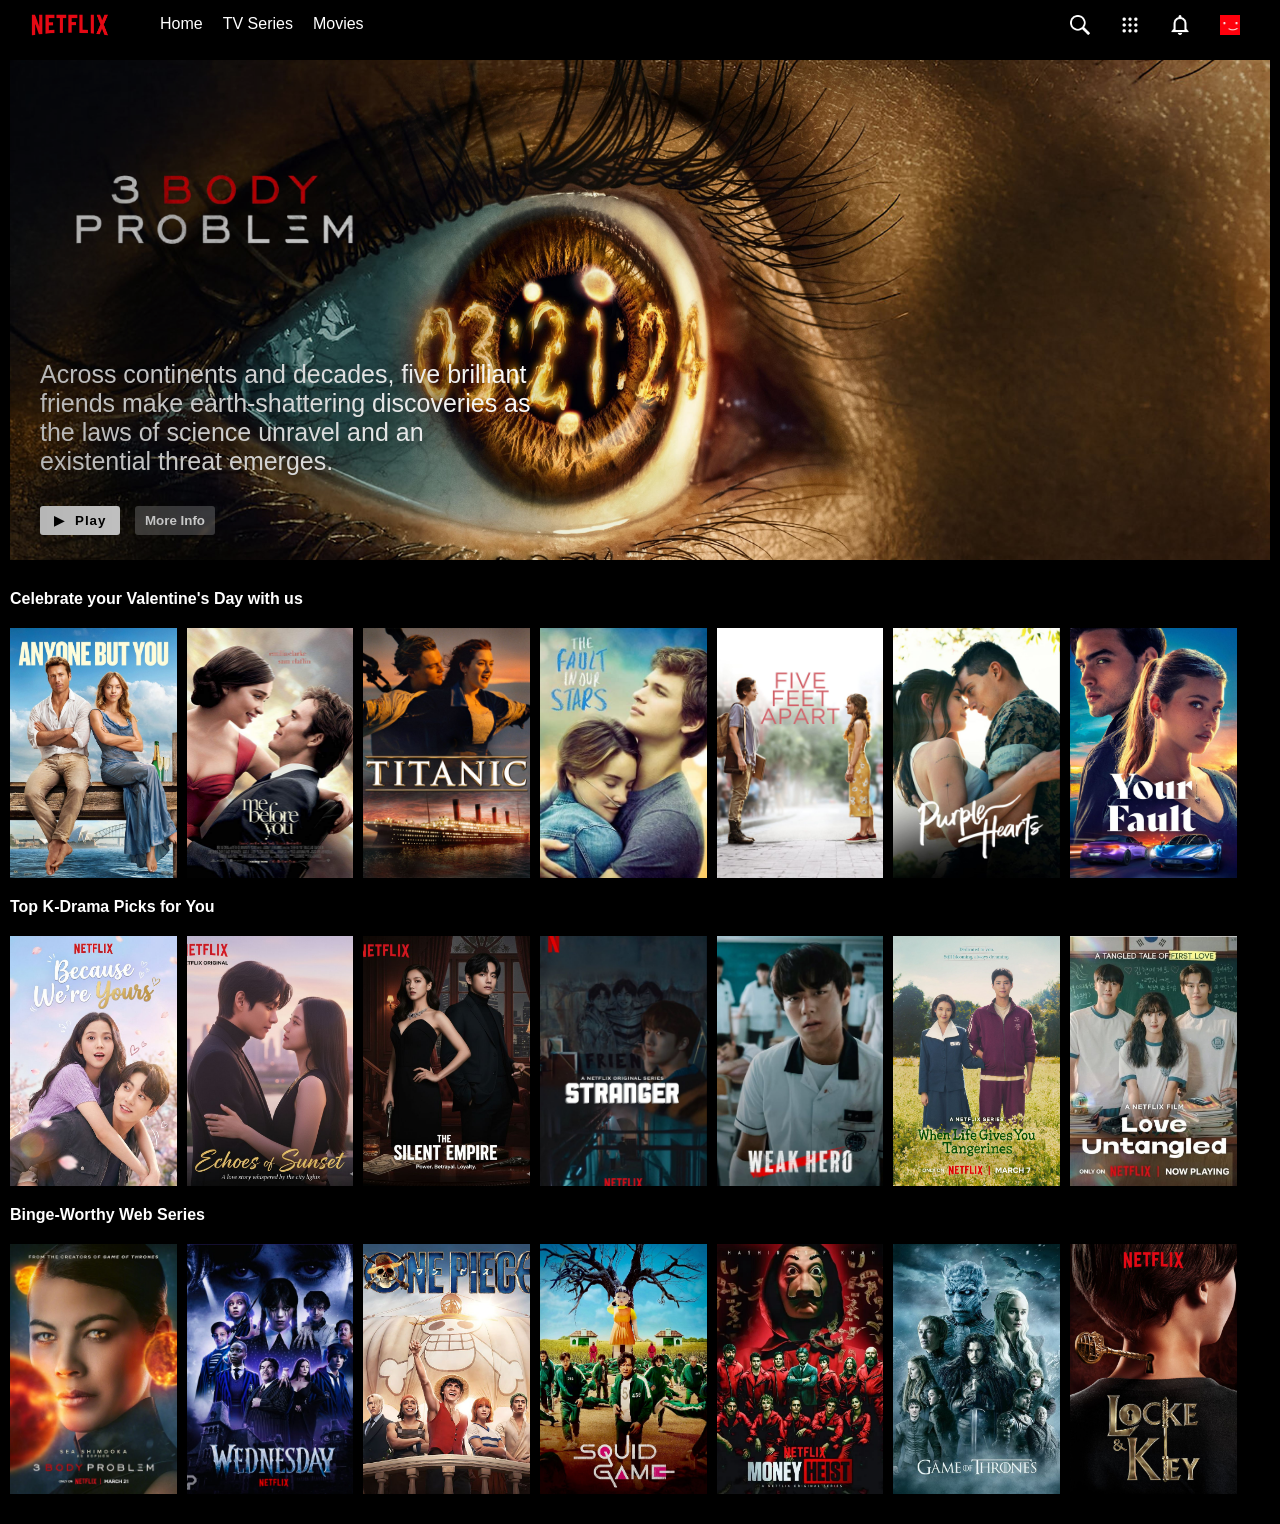
==== page2/page2.html @ 0d471d04 "this is the first commit" ====
<!doctype html>
<html lang="en">
  <head>
    <meta charset="UTF-8" />
    <meta name="viewport" content="width=device-width, initial-scale=1.0" />
    <link rel="stylesheet" href="../css files/header.css" />
    <link rel="stylesheet" href="../css files/page2.css" />
    <link rel="stylesheet" href="../css files/title-card.css" />
    <link rel="icon" href="../page1/netflix_icon_161073.ico" />
    <title>Home</title>
  </head>

  <body>
    <div class="header">
      <div class="left-section-header">
        <img src="netflix logo.png" class="netflix-logo-header" />
        <div class="navbar-container">
          <div class="header-navbar">Home</div>
          <div class="header-navbar">TV Series</div>
          <div class="header-navbar">Movies</div>
        </div>
      </div>
      <div class="right-section-header">
        <img src="icons/search.png" alt="search" class="icon" />
        <img src="icons/apps.png" alt="apps" class="icon" />
        <img src="icons/notifications.png" alt="notifications" class="icon" />
        <img src="icons/tv.jpg" alt="user" class="user" />
      </div>
    </div>
    <!--the title card was a position relative for the details above it-->
    <div class="titlecard">
      <div class="details-of-tt">
        <div class="title-logo">
          <img src="icons/3_Body_Problem_title_card.png" class="title-img" />
        </div>
        <div class="details">
          Across continents and decades, five brilliant friends make
          earth-shattering discoveries as the laws of science unravel and an
          existential threat emerges.
        </div>
        <div class="buttons">
          <button class="play">&#x25B6; &ThickSpace;Play</button>
          <button class="more-info">More Info</button>
        </div>
      </div>
      <img src="titlecard.jpg" class="titlecard-img" alt="Title Card" />
    </div>

    <div class="romance-movies">
      <div class="romance-head">Celebrate your Valentine's Day with us</div>
      <div class="rom-grid">
        <div class="sub-grid">
          <img src="romance-movies/movie1.jpg" alt="Movie 1" />
        </div>

        <div class="sub-grid">
          <img src="romance-movies/movie2.jpg" alt="Movie 2" />
        </div>

        <div class="sub-grid">
          <img src="romance-movies/movie3.jpg" alt="Movie 3" />
        </div>

        <div class="sub-grid">
          <img src="romance-movies/movie4.jpg" alt="Movie 4" />
        </div>

        <div class="sub-grid">
          <img src="romance-movies/movie5.jpg" alt="Movie 5" />
        </div>

        <div class="sub-grid">
          <img src="romance-movies/movie6.jpg" alt="Movie 6" />
        </div>

        <div class="sub-grid">
          <img src="romance-movies/movie7.jpg" alt="Movie 7" />
        </div>
      </div>
    </div>
    <div class="kdrama-movies">
      <div class="kdrama-head">Top K-Drama Picks for You</div>

      <div class="rom-grid">
        <div class="sub-grid">
          <img src="k-drama/k-drama-1.jpg" alt="K-Drama 1" />
        </div>

        <div class="sub-grid">
          <img src="k-drama/k-drama-2.jpg" alt="K-Drama 2" />
        </div>

        <div class="sub-grid">
          <img src="k-drama/k-drama-3.jpg" alt="K-Drama 3" />
        </div>

        <div class="sub-grid">
          <img src="k-drama/k-drama-4.jpg" alt="K-Drama 4" />
        </div>

        <div class="sub-grid">
          <img src="k-drama/k-drama-5.jpg" alt="K-Drama 5" />
        </div>

        <div class="sub-grid">
          <img src="k-drama/k-drama-6.jpg" alt="K-Drama 6" />
        </div>

        <div class="sub-grid">
          <img src="k-drama/k-drama-7.jpg" alt="K-Drama 7" />
        </div>
      </div>
    </div>
    <div class="webseries-movies">
      <div class="series-head">Binge-Worthy Web Series</div>

      <div class="rom-grid">
        <a href="../page3/3 body problem.html" class="sub-grid">
          <img src="web-series/series-1.jpg" alt="Web Series 1" />
        </a>

        <div class="sub-grid">
          <img src="web-series/series-2.jpg" alt="Web Series 2" />
        </div>

        <div class="sub-grid">
          <img src="web-series/series-3.jpg" alt="Web Series 3" />
        </div>

        <div class="sub-grid">
          <img src="web-series/series-4.jpg" alt="Web Series 4" />
        </div>

        <div class="sub-grid">
          <img src="web-series/series-5.jpg" alt="Web Series 5" />
        </div>

        <div class="sub-grid">
          <img src="web-series/series-6.jpg" alt="Web Series 6" />
        </div>

        <div class="sub-grid">
          <img src="web-series/series-7.jpg" alt="Web Series 7" />
        </div>
      </div>
    </div>
    <div class="dummy"></div>
  </body>
</html>
---- css files/header.css ----
.header {
  height: 30px;
  width: 100%;
  z-index: 1000;
  margin-bottom: 20px;
  display: flex;
  flex-direction: row;
  align-items: center;
}
.left-section-header {
  display: flex;
  flex-direction: row;
  align-items: center;
}
.netflix-logo-header {
  height: 40px;
  width: auto;
  margin-left: 20px;
  margin-right: 50px;
}

.header-navbar {
  border-bottom: 2px solid transparent;
  transition: all 0.15s ease;
}
.navbar-container {
  display: flex;
  flex-direction: row;
  gap: 20px;
  flex: 1;
}

.right-section-header {
  display: flex;
  align-items: center;
  flex-direction: row;
  margin-left: auto;
  margin-right: 30px;
  gap: 30px;
}
.icon {
  height: 20px;
  filter: invert(100%) grayscale(50%);
  transition: all 0.15s;
}
.user{
  height: 20px;
}
/*animations and pseudo classes*/
.header-navbar:hover {
  cursor: pointer;
  border: 0.5px solid lightgray;
  border-width: 0px 0px 2px 0px;
  box-shadow: 0 8px 15px -5px rgba(128, 128, 128, 0.849);
  transform: scale(1.2);
}

.icon:hover {
  cursor: pointer;
  height: 20px;
  filter: invert(50%) grayscale(100%);
}
---- css files/page2.css ----
@font-face {
  font-family: "NetflixSans";
  src: url("./fonts/NetflixSans-Regular.otf") format("opentype");
  font-weight: 400;
}

@font-face {
  font-family: "NetflixSans";
  src: url("./fonts/NetflixSans-Medium.otf") format("opentype");
  font-weight: 500;
}

@font-face {
  font-family: "NetflixSans";
  src: url("./fonts/NetflixSans-Bold.otf") format("opentype");
  font-weight: 700;
}

* {
  font-family: "NetflixSans", sans-serif;
  box-sizing: border-box;
}
body {
  margin: 0px;
  padding: 10px;
  background-color: rgb(0, 0, 0);
  color: white;
}



.rom-grid {
  display: flex;
  flex-direction: row;
  gap: 10px;
  height: 250px;
  margin-left: 0px;
}
.rom-grid img {
  width: auto;

  height: 100%;
  aspect-ratio: 2/3;
  object-fit: cover;
  object-position: center;
}
.sub-grid {
  display: flex;
  flex-direction: column;
  justify-content: center;
  align-items: center;
  transition: all 0.3s ease;
}

.romance-head,
.kdrama-head,
.series-head {
  margin: 20px 0px 20px 0px;
  font-weight: bolder;
  cursor: default;
}

.dummy{
  height: 20px;
  width: 100%;
}
/*animations and pseudo classes*/
.sub-grid:hover {
  transform: scale(1.15);
  box-shadow: 0 15px 30px rgba(0,0,0,0.7);
  cursor: pointer;
}
---- css files/title-card.css ----
.titlecard {
  display: flex;
  margin-bottom: 30px;
  position: relative;
}
.titlecard-img {
  width: 100%;
  height: 500px;
  object-fit: cover;
  object-position: top;
  background-image: linear-gradient(to bottom, white, black);
}
.details-of-tt {
  position: absolute;
  margin-left: 30px;
}
.title-logo {
  width: 400px;
  height: 300px;
  margin-left: -25px;
}
.title-img {
  height: 100%;
  width: 100%;
  object-fit: cover;
  object-position: center;
}
.details {
  width: 500px;
  font-size: 25px;
}
.buttons {
  margin-top: 30px;
  display: flex;
  align-items: center;
}
.play {
  padding: 7px 5px 7px 5px;
  width: 80px;
  font-weight: bolder;
  letter-spacing: 1px;
  color: black;
  background-color: white;
  border: none;
  border-radius: 3px;
  text-align: center;
  transition: all 0.15s;
}
.more-info {
  padding: 7px 5px 7px 5px;
  width: 80px;
  margin-left: 15px;
  font-weight: bolder;
  color: white;
  background-color: rgba(255, 255, 255, 0.251);
  backdrop-filter: blur(2px);
  border: none;
  border-radius: 3px;
  transition: all 0.15s;
}

/*animations and pseudo classes*/
.play:hover {
  color: white;
  background-color: #e50914;
  cursor: pointer;
  transform: scale(1.2);
}
.more-info:hover {
  background-color: rgba(255, 255, 255, 0.361);
  backdrop-filter: blur(2px);
  cursor: pointer;
  transform: scale(1.2);
}

.titlecard::after {
  content: "";
  position: absolute;
  left: 0;
  top: 0;
  width: 42%;
  height: 100%;
  background: linear-gradient(
    to right,
    rgba(0, 0, 0, 0.3) 0%,
    rgba(0, 0, 0, 0.2) 40%,
    rgba(0, 0, 0, 0.1) 70%,
    rgba(0, 0, 0, 0) 100%
  );
  pointer-events: none;
}
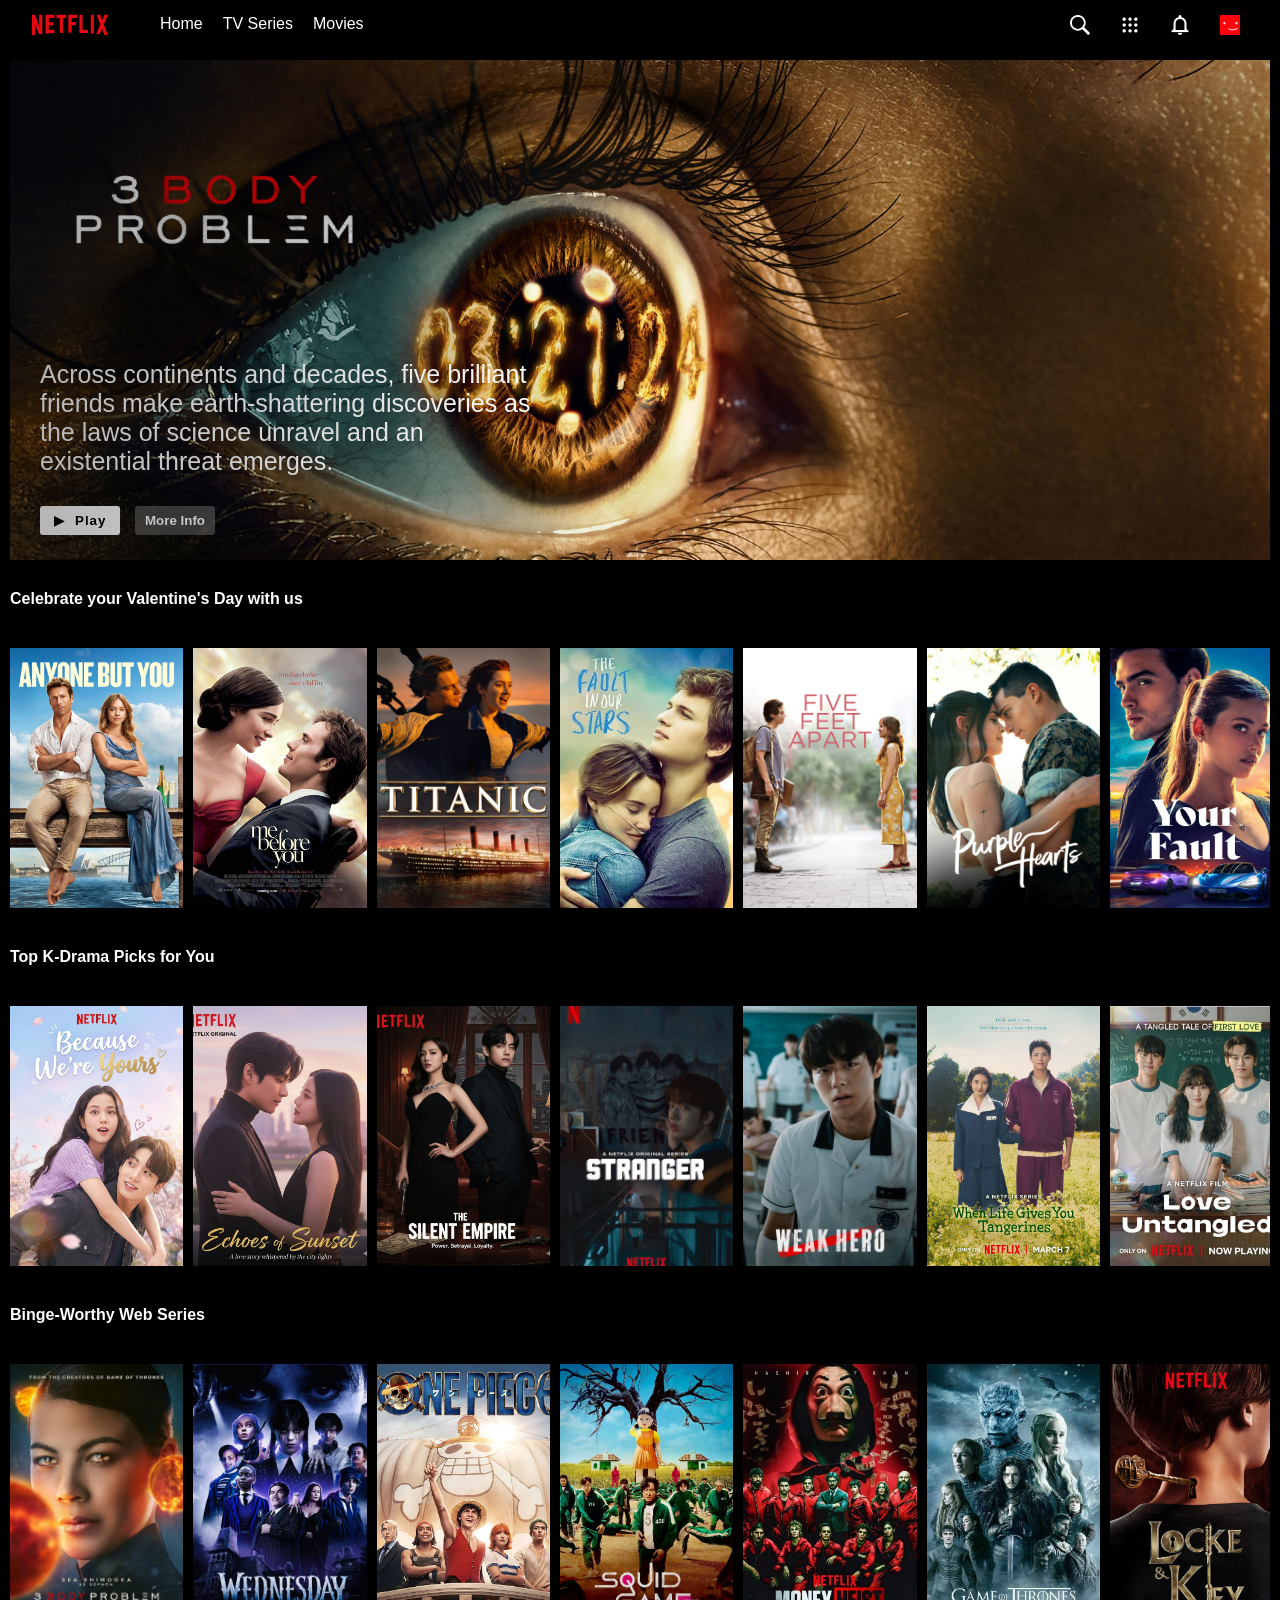
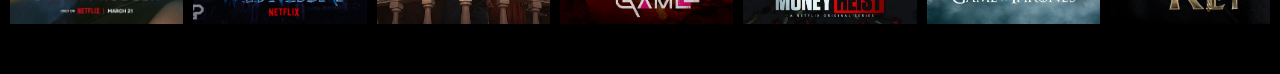
==== commit 4f7a0f10: "new movies and scrollable grid" ====
--- a/page2/page2.html
+++ b/page2/page2.html
@@ -3,9 +3,9 @@
   <head>
     <meta charset="UTF-8" />
     <meta name="viewport" content="width=device-width, initial-scale=1.0" />
-    <link rel="stylesheet" href="../css files/header.css" />
-    <link rel="stylesheet" href="../css files/page2.css" />
-    <link rel="stylesheet" href="../css files/title-card.css" />
+    <link rel="stylesheet" href="../css-files/header.css" />
+    <link rel="stylesheet" href="../css-files/page2.css" />
+    <link rel="stylesheet" href="../css-files/title-card.css" />
     <link rel="icon" href="../page1/netflix_icon_161073.ico" />
     <title>Home</title>
   </head>
@@ -39,7 +39,9 @@
           existential threat emerges.
         </div>
         <div class="buttons">
-          <button class="play">&#x25B6; &ThickSpace;Play</button>
+          <a href="../page3/3 body problem.html">
+            <button class="play">&#x25B6; &ThickSpace;Play</button>
+          </a>
           <button class="more-info">More Info</button>
         </div>
       </div>
@@ -76,6 +78,18 @@
         <div class="sub-grid">
           <img src="romance-movies/movie7.jpg" alt="Movie 7" />
         </div>
+
+        <div class="sub-grid">
+          <img src="romance-movies/movie8.jpg" alt="Movie 8" />
+        </div>
+
+        <div class="sub-grid">
+          <img src="romance-movies/movie9.jpg" alt="Movie 9" />
+        </div>
+
+        <div class="sub-grid">
+          <img src="romance-movies/movie10.jpg" alt="Movie 10" />
+        </div>
       </div>
     </div>
     <div class="kdrama-movies">
@@ -108,6 +122,18 @@
 
         <div class="sub-grid">
           <img src="k-drama/k-drama-7.jpg" alt="K-Drama 7" />
+        </div>
+
+        <div class="sub-grid">
+          <img src="k-drama/k-drama-8.jpg" alt="K-Drama 7" />
+        </div>
+
+        <div class="sub-grid">
+          <img src="k-drama/k-drama-9.jpg" alt="K-Drama 7" />
+        </div>
+
+        <div class="sub-grid">
+          <img src="k-drama/k-drama-10.jpg" alt="K-Drama 7" />
         </div>
       </div>
     </div>
@@ -142,6 +168,18 @@
         <div class="sub-grid">
           <img src="web-series/series-7.jpg" alt="Web Series 7" />
         </div>
+
+        <div class="sub-grid">
+          <img src="web-series/series-8.jpg" alt="Web Series 8" />
+        </div>
+
+        <div class="sub-grid">
+          <img src="web-series/series-9.jpg" alt="Web Series 9" />
+        </div>
+        
+        <div class="sub-grid">
+          <img src="web-series/series-10.jpg" alt="Web Series 10" />
+        </div>
       </div>
     </div>
     <div class="dummy"></div>
--- a/css-files/header.css
+++ b/css-files/header.css
@@ -0,0 +1,62 @@
+.header {
+  height: 30px;
+  width: 100%;
+  z-index: 1000;
+  margin-bottom: 20px;
+  display: flex;
+  flex-direction: row;
+  align-items: center;
+}
+.left-section-header {
+  display: flex;
+  flex-direction: row;
+  align-items: center;
+}
+.netflix-logo-header {
+  height: 40px;
+  width: auto;
+  margin-left: 20px;
+  margin-right: 50px;
+}
+
+.header-navbar {
+  border-bottom: 2px solid transparent;
+  transition: all 0.15s ease;
+}
+.navbar-container {
+  display: flex;
+  flex-direction: row;
+  gap: 20px;
+  flex: 1;
+}
+
+.right-section-header {
+  display: flex;
+  align-items: center;
+  flex-direction: row;
+  margin-left: auto;
+  margin-right: 30px;
+  gap: 30px;
+}
+.icon {
+  height: 20px;
+  filter: invert(100%) grayscale(50%);
+  transition: all 0.15s;
+}
+.user{
+  height: 20px;
+}
+/*animations and pseudo classes*/
+.header-navbar:hover {
+  cursor: pointer;
+  border: 0.5px solid lightgray;
+  border-width: 0px 0px 2px 0px;
+  box-shadow: 0 8px 15px -5px rgba(128, 128, 128, 0.849);
+  transform: scale(1.2);
+}
+
+.icon:hover {
+  cursor: pointer;
+  height: 20px;
+  filter: invert(50%) grayscale(100%);
+}
--- a/css-files/page2.css
+++ b/css-files/page2.css
@@ -0,0 +1,86 @@
+@font-face {
+  font-family: "NetflixSans";
+  src: url("./fonts/NetflixSans-Regular.otf") format("opentype");
+  font-weight: 400;
+}
+
+@font-face {
+  font-family: "NetflixSans";
+  src: url("./fonts/NetflixSans-Medium.otf") format("opentype");
+  font-weight: 500;
+}
+
+@font-face {
+  font-family: "NetflixSans";
+  src: url("./fonts/NetflixSans-Bold.otf") format("opentype");
+  font-weight: 700;
+}
+
+* {
+  font-family: "NetflixSans", sans-serif;
+  box-sizing: border-box;
+}
+body {
+  margin: 0px;
+  padding: 10px;
+  background-color: rgb(0, 0, 0);
+  color: white;
+}
+
+
+
+.rom-grid {
+  display: flex;
+  flex-direction: row;
+  gap: 10px;
+  height: 300px;
+  margin-left: 0px;
+  overflow-x: auto;
+  overflow-y: visible;
+  padding: 20px 0px;
+  scroll-behavior: smooth;
+}
+.rom-grid img {
+  width: auto;
+  height: 100%;
+  aspect-ratio: 2/3;
+  object-fit: cover;
+  object-position: center;
+  
+}
+.sub-grid {
+  display: flex;
+  flex-direction: column;
+  justify-content: center;
+  align-items: center;
+  transition: all 0.3s ease;
+  position: relative;
+}
+
+.romance-head,
+.kdrama-head,
+.series-head {
+  margin: 20px 0px 20px 0px;
+  font-weight: bolder;
+  cursor: default;
+}
+
+.dummy{
+  height: 20px;
+  width: 100%;
+}
+/*animations and pseudo classes*/
+.sub-grid:hover {
+  transform: scale(1.15);
+  box-shadow: 0 15px 30px rgba(0,0,0,0.7);
+  cursor: pointer;
+}
+
+.rom-grid::-webkit-scrollbar {
+  display: none;
+}
+
+body::-webkit-scrollbar {
+  display: none;
+
+}
--- a/css-files/title-card.css
+++ b/css-files/title-card.css
@@ -0,0 +1,91 @@
+.titlecard {
+  display: flex;
+  margin-bottom: 30px;
+  position: relative;
+}
+.titlecard-img {
+  width: 100%;
+  height: 500px;
+  object-fit: cover;
+  object-position: top;
+  background-image: linear-gradient(to bottom, white, black);
+}
+.details-of-tt {
+  position: absolute;
+  margin-left: 30px;
+}
+.title-logo {
+  width: 400px;
+  height: 300px;
+  margin-left: -25px;
+}
+.title-img {
+  height: 100%;
+  width: 100%;
+  object-fit: cover;
+  object-position: center;
+}
+.details {
+  width: 500px;
+  font-size: 25px;
+}
+.buttons {
+  margin-top: 30px;
+  display: flex;
+  align-items: center;
+}
+.play {
+  padding: 7px 5px 7px 5px;
+  width: 80px;
+  font-weight: bolder;
+  letter-spacing: 1px;
+  color: black;
+  background-color: white;
+  border: none;
+  border-radius: 3px;
+  text-align: center;
+  transition: all 0.15s;
+}
+.more-info {
+  padding: 7px 5px 7px 5px;
+  width: 80px;
+  margin-left: 15px;
+  font-weight: bolder;
+  color: white;
+  background-color: rgba(255, 255, 255, 0.251);
+  backdrop-filter: blur(2px);
+  border: none;
+  border-radius: 3px;
+  transition: all 0.15s;
+}
+
+/*animations and pseudo classes*/
+.play:hover {
+  color: white;
+  background-color: #e50914;
+  cursor: pointer;
+  transform: scale(1.2);
+}
+.more-info:hover {
+  background-color: rgba(255, 255, 255, 0.361);
+  backdrop-filter: blur(2px);
+  cursor: pointer;
+  transform: scale(1.2);
+}
+
+.titlecard::after {
+  content: "";
+  position: absolute;
+  left: 0;
+  top: 0;
+  width: 42%;
+  height: 100%;
+  background: linear-gradient(
+    to right,
+    rgba(0, 0, 0, 0.3) 0%,
+    rgba(0, 0, 0, 0.2) 40%,
+    rgba(0, 0, 0, 0.1) 70%,
+    rgba(0, 0, 0, 0) 100%
+  );
+  pointer-events: none;
+}
